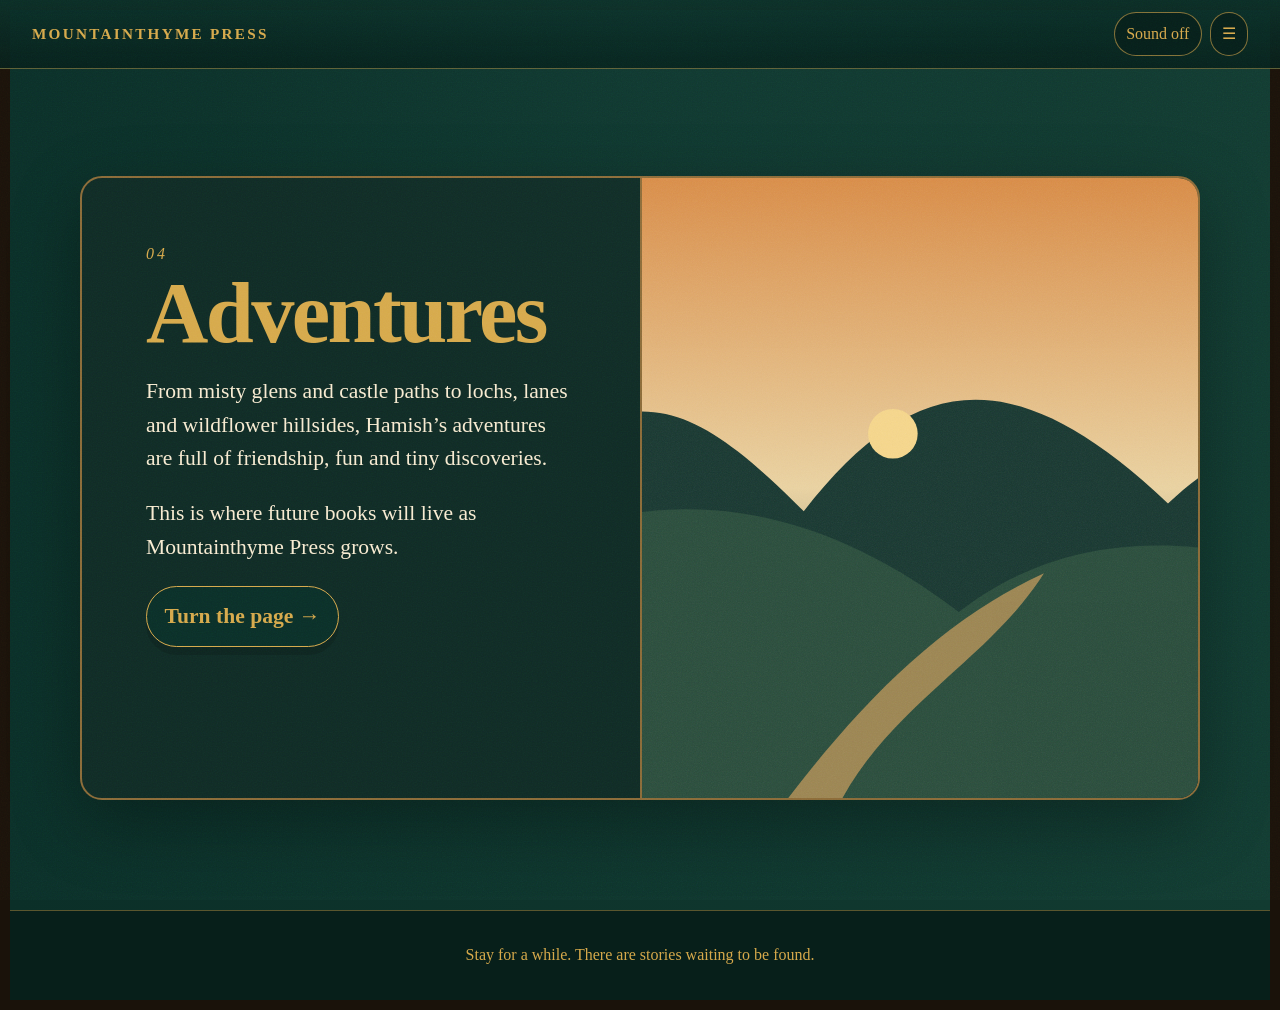
==== adventures.html @ 37de0ad4 "Add files via upload" ====
<!doctype html><html lang="en"><head><meta charset="utf-8"><meta name="viewport" content="width=device-width, initial-scale=1"><title>Adventures | Mountainthyme Press</title><link rel="stylesheet" href="css/styles.css"></head><body><a class="skip" href="#main">Skip to content</a><div class="site-frame"><header class="topbar"><a class="brand" href="index.html">Mountainthyme Press</a><div class="controls"><button class="sound-toggle" type="button">Sound off</button><button class="nav-toggle" type="button" aria-label="Open chapters">☰</button></div></header><nav class="chapter-drawer" aria-label="Chapters"><h2>Chapters</h2><a href="index.html"><span><strong>The Beginning</strong><small>Welcome to our world</small></span><span>›</span></a><a href="our-story.html"><span><strong>Our Story</strong><small>How it all began</small></span><span>›</span></a><a href="meet-hamish.html"><span><strong>Meet Hamish</strong><small>A very curious sheep</small></span><span>›</span></a><a href="adventures.html"><span><strong>Adventures</strong><small>Stories from the hills</small></span><span>›</span></a><a href="curiosity-corner.html"><span><strong>Curiosity Corner</strong><small>Activities & fun things</small></span><span>›</span></a><a href="letters.html"><span><strong>Letters from Hamish</strong><small>News, notes & stories</small></span><span>›</span></a><a href="founder.html"><span><strong>The Founder</strong><small>The heart behind the press</small></span><span>›</span></a></nav><audio id="ambience" src="assets/audio/highland-ambience.mp3" loop></audio><main id="main"><section class="spread alt"><div class="spread-inner"><div class="chapter-text"><div class="eyebrow">04</div><h1>Adventures</h1><p>From misty glens and castle paths to lochs, lanes and wildflower hillsides, Hamish’s adventures are full of friendship, fun and tiny discoveries.</p><p>This is where future books will live as Mountainthyme Press grows.</p><p><a class="button" href="curiosity-corner.html">Turn the page →</a></p></div><div class="illustration valley" role="img" aria-label="Mountainthyme style illustration placeholder"></div></div></section></main><footer class="footer">Stay for a while. There are stories waiting to be found.</footer></div><script src="js/script.js"></script></body></html>
---- css/styles.css ----
:root{
  --pine:#0b2f28; --pine2:#071f1a; --gold:#d6a94b; --parchment:#f0d9ad; --paper:#f7ebd1; --ink:#102b25; --heather:#6e3f71; --moss:#718153; --loch:#263f52; --earth:#7a5736; --shadow:0 22px 70px rgba(0,0,0,.32);
}
*{box-sizing:border-box} html{scroll-behavior:smooth} body{margin:0;font-family:Georgia,'Times New Roman',serif;color:var(--ink);background:var(--pine2);line-height:1.55} body:before{content:"";position:fixed;inset:0;pointer-events:none;background:radial-gradient(circle at top,#ffffff10,transparent 40%),url('data:image/svg+xml;utf8,<svg xmlns="http://www.w3.org/2000/svg" width="160" height="160"><filter id="n"><feTurbulence type="fractalNoise" baseFrequency=".8" numOctaves="4"/></filter><rect width="160" height="160" filter="url(%23n)" opacity=".22"/></svg>');mix-blend-mode:soft-light;z-index:99}.site-frame{min-height:100vh;border:10px solid #1a120a;box-shadow:inset 0 0 0 2px var(--gold)}
a{color:inherit}.skip{position:absolute;left:-999px}.skip:focus{left:1rem;top:1rem;background:var(--paper);padding:.5rem;z-index:999}.topbar{position:fixed;z-index:50;top:0;left:0;right:0;display:flex;align-items:center;justify-content:space-between;padding:.75rem 1rem;background:linear-gradient(#0b2f28ee,#071f1add);color:var(--paper);border-bottom:1px solid #d6a94b66}.brand{font-weight:bold;letter-spacing:.15em;text-transform:uppercase;font-size:.95rem;text-decoration:none;color:var(--gold)}.nav-toggle,.sound-toggle{border:1px solid #d6a94b99;background:#071f1a;color:var(--gold);border-radius:999px;padding:.55rem .7rem;font:inherit}.controls{display:flex;gap:.5rem}.chapter-drawer{position:fixed;z-index:49;top:3.6rem;right:1rem;width:min(90vw,340px);background:var(--paper);border:2px solid #8b6b38;border-radius:18px;padding:1rem;box-shadow:var(--shadow);transform:translateY(-1rem);opacity:0;pointer-events:none;transition:.25s}.chapter-drawer.open{transform:translateY(0);opacity:1;pointer-events:auto}.chapter-drawer h2{text-align:center;margin:.25rem 0 1rem;letter-spacing:.12em}.chapter-drawer a{display:flex;justify-content:space-between;gap:1rem;text-decoration:none;padding:.8rem .6rem;border-bottom:1px solid #8b6b3844}.chapter-drawer small{display:block;color:#63492d}.hero{min-height:100svh;padding:5.5rem 1rem 2rem;display:grid;align-items:center;background-image:linear-gradient(90deg,#061b17cc,#061b1733),url('../assets/illustrations/highland-valley.svg');background-size:cover;background-position:center}.hero-inner{max-width:1120px;margin:auto;display:grid;gap:1.4rem}.book-cover{background:linear-gradient(135deg,#0a261f,#123b31);color:var(--gold);border:2px solid #d6a94b;border-radius:18px;box-shadow:var(--shadow);padding:2rem;min-height:370px;display:flex;flex-direction:column;justify-content:center;text-align:center;position:relative;overflow:hidden}.book-cover:before{content:"";position:absolute;inset:14px;border:1px solid #d6a94b88;border-radius:12px}.book-cover h1{font-size:clamp(2.2rem,10vw,5rem);line-height:1;margin:.5rem 0;letter-spacing:.08em;text-transform:uppercase}.book-cover p{font-style:italic;color:var(--paper)}.hero-copy{background:#f7ebd1dd;padding:1.5rem;border-radius:18px;border:1px solid #d6a94b88}.hero-copy h2{font-size:clamp(2rem,8vw,4.5rem);line-height:1.05;margin:.2rem 0 1rem}.button{display:inline-block;text-decoration:none;background:var(--pine);color:var(--gold);border:1px solid var(--gold);padding:.8rem 1.1rem;border-radius:999px;font-weight:bold;box-shadow:0 8px 0 #00000022}.spread{min-height:100svh;padding:5.5rem 1rem 2rem;display:grid;align-items:center;background:linear-gradient(90deg,var(--paper),#ead2a0)}.spread.alt{background:linear-gradient(90deg,#0b2f28,#123b31);color:var(--paper)}.spread-inner{width:min(1120px,100%);margin:auto;background:var(--paper);color:var(--ink);border:2px solid #8b6b38;border-radius:22px;box-shadow:var(--shadow);overflow:hidden;display:grid}.alt .spread-inner{background:#102b25;color:var(--paper)}.chapter-text{padding:clamp(1.4rem,5vw,4rem)}.eyebrow{color:var(--heather);font-style:italic;letter-spacing:.18em}.alt .eyebrow{color:var(--gold)}h1,h2{font-weight:700;letter-spacing:-.03em} .chapter-text h1,.chapter-text h2{font-size:clamp(2.3rem,10vw,5.4rem);line-height:.95;margin:.3rem 0 1.2rem;color:var(--pine)}.alt .chapter-text h1,.alt .chapter-text h2{color:var(--gold)}.chapter-text p{font-size:clamp(1.05rem,2.8vw,1.35rem);max-width:34rem}.illustration{min-height:360px;background-size:cover;background-position:center;border-top:2px solid #8b6b38}.hamish{background-image:url('../assets/illustrations/hamish-placeholder.svg')}.valley{background-image:url('../assets/illustrations/highland-valley.svg')}.desk{background-image:url('../assets/illustrations/curiosity-desk.svg')}.footer{background:#071f1a;color:var(--gold);text-align:center;padding:2rem 1rem;border-top:1px solid #d6a94b66}.page-list{display:grid;gap:1rem}.letter-box input,.letter-box textarea{width:100%;padding:.85rem;border-radius:10px;border:1px solid #8b6b38;background:#fff8e8;font:inherit;margin:.35rem 0}.note{font-size:.9rem;opacity:.8}.founder-quote{font-size:1.4rem!important;font-style:italic;border-left:4px solid var(--gold);padding-left:1rem}
@media(min-width:760px){.hero-inner{grid-template-columns:1fr 1.2fr}.spread-inner{grid-template-columns:1fr 1fr}.illustration{min-height:620px;border-top:0;border-left:2px solid #8b6b38}.chapter-drawer{right:1.5rem}.hero{padding-inline:2rem}.spread{padding-inline:2rem}.book-cover{min-height:560px}.topbar{padding-inline:2rem}}
@media(prefers-reduced-motion:no-preference){.book-cover,.spread-inner{animation:rise .7s ease both}@keyframes rise{from{opacity:0;transform:translateY(18px)}to{opacity:1;transform:none}}.leaf{position:fixed;z-index:2;top:-40px;color:#d6a94b88;animation:fall 16s linear infinite;pointer-events:none}@keyframes fall{to{transform:translateY(110vh) rotate(360deg)}}}
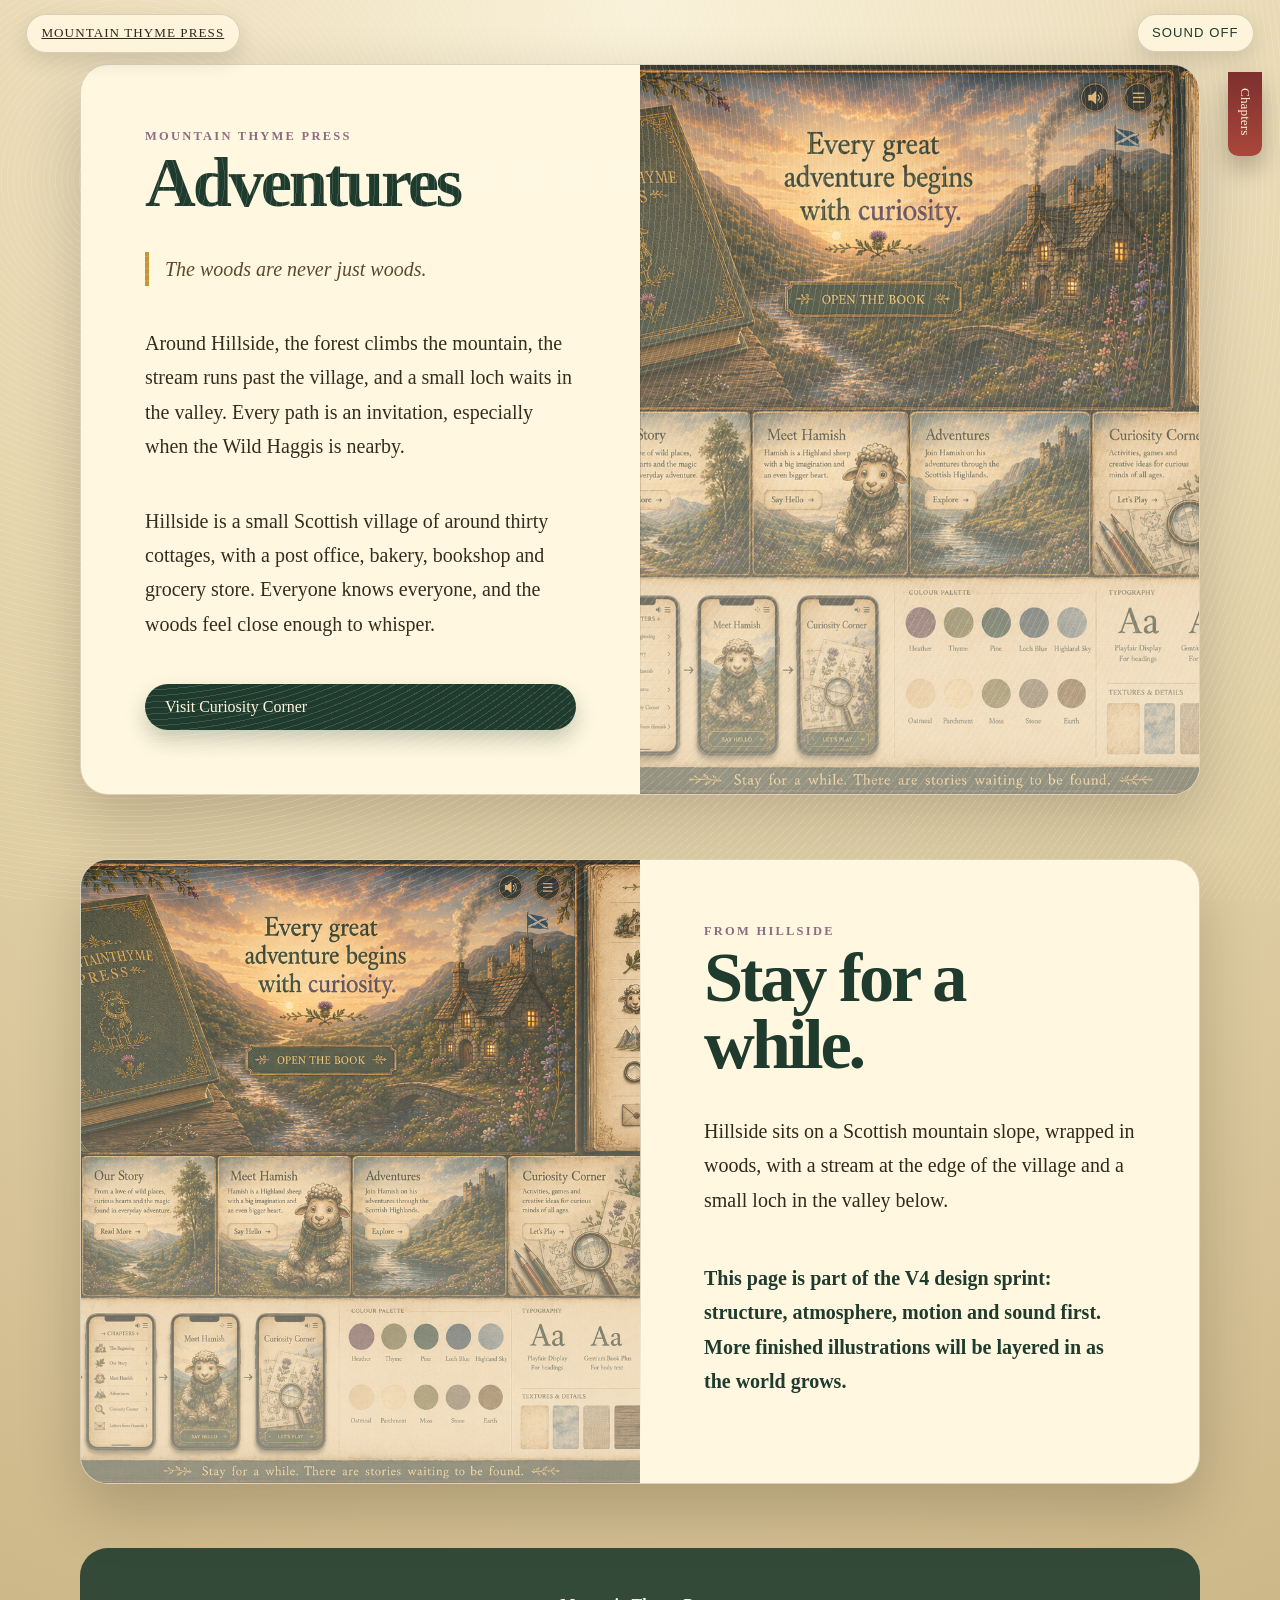
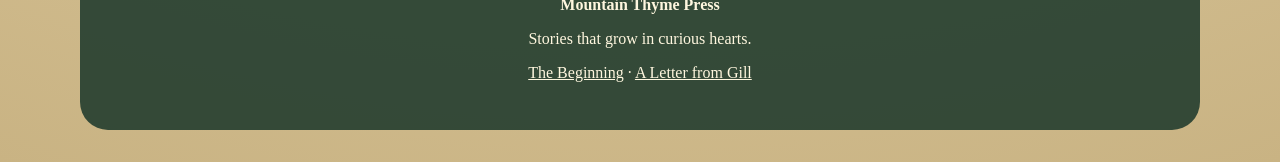
==== commit c4fc1bbe: "Add files via upload" ====
--- a/adventures.html
+++ b/adventures.html
@@ -1 +1,8 @@
-<!doctype html><html lang="en"><head><meta charset="utf-8"><meta name="viewport" content="width=device-width, initial-scale=1"><title>Adventures | Mountainthyme Press</title><link rel="stylesheet" href="css/styles.css"></head><body><a class="skip" href="#main">Skip to content</a><div class="site-frame"><header class="topbar"><a class="brand" href="index.html">Mountainthyme Press</a><div class="controls"><button class="sound-toggle" type="button">Sound off</button><button class="nav-toggle" type="button" aria-label="Open chapters">☰</button></div></header><nav class="chapter-drawer" aria-label="Chapters"><h2>Chapters</h2><a href="index.html"><span><strong>The Beginning</strong><small>Welcome to our world</small></span><span>›</span></a><a href="our-story.html"><span><strong>Our Story</strong><small>How it all began</small></span><span>›</span></a><a href="meet-hamish.html"><span><strong>Meet Hamish</strong><small>A very curious sheep</small></span><span>›</span></a><a href="adventures.html"><span><strong>Adventures</strong><small>Stories from the hills</small></span><span>›</span></a><a href="curiosity-corner.html"><span><strong>Curiosity Corner</strong><small>Activities & fun things</small></span><span>›</span></a><a href="letters.html"><span><strong>Letters from Hamish</strong><small>News, notes & stories</small></span><span>›</span></a><a href="founder.html"><span><strong>The Founder</strong><small>The heart behind the press</small></span><span>›</span></a></nav><audio id="ambience" src="assets/audio/highland-ambience.mp3" loop></audio><main id="main"><section class="spread alt"><div class="spread-inner"><div class="chapter-text"><div class="eyebrow">04</div><h1>Adventures</h1><p>From misty glens and castle paths to lochs, lanes and wildflower hillsides, Hamish’s adventures are full of friendship, fun and tiny discoveries.</p><p>This is where future books will live as Mountainthyme Press grows.</p><p><a class="button" href="curiosity-corner.html">Turn the page →</a></p></div><div class="illustration valley" role="img" aria-label="Mountainthyme style illustration placeholder"></div></div></section></main><footer class="footer">Stay for a while. There are stories waiting to be found.</footer></div><script src="js/script.js"></script></body></html>+<!doctype html><html lang="en"><head><meta charset="utf-8"><meta name="viewport" content="width=device-width,initial-scale=1"><title>Adventures | Mountain Thyme Press</title><meta name="description" content="Mountain Thyme Press — stories that grow in curious hearts."><link rel="stylesheet" href="css/styles.css"></head><body>
+<div class="grain"></div><div class="motion-cloud"></div><div class="leaf" style="left:8%"></div><div class="leaf"></div><div class="leaf"></div><div class="leaf"></div>
+<header class="topbar"><a class="brand-pill" href="index.html">Mountain Thyme Press</a><button class="sound" data-sound>Sound off</button></header>
+<nav class="bookmark" aria-label="Chapters"><button data-menu>Chapters</button><div class="chapter-menu" data-chapter-menu><a href="index.html"><small>Chapter</small><br>The Beginning</a><a href="our-story.html"><small>Chapter</small><br>Our Story</a><a href="meet-hamish.html"><small>Chapter</small><br>Meet Hamish</a><a href="adventures.html"><small>Chapter</small><br>Adventures</a><a href="curiosity-corner.html"><small>Chapter</small><br>Curiosity Corner</a><a href="letters.html"><small>Chapter</small><br>Letters from Hamish</a><a href="founder.html"><small>Chapter</small><br>A Letter from Gill</a></div></nav>
+
+<section class="spread" id="chapter"><div class="page"><div class="eyebrow">Mountain Thyme Press</div><h1>Adventures</h1><p class="quote">The woods are never just woods.</p><p>Around Hillside, the forest climbs the mountain, the stream runs past the village, and a small loch waits in the valley. Every path is an invitation, especially when the Wild Haggis is nearby.</p><p>Hillside is a small Scottish village of around thirty cottages, with a post office, bakery, bookshop and grocery store. Everyone knows everyone, and the woods feel close enough to whisper.</p><a class="button" href="curiosity-corner.html">Visit Curiosity Corner</a></div><div class="page illustration" role="img" aria-label="Storybook illustration in the Mountain Thyme Press style"></div></section>
+<section class="spread"><div class="page illustration" role="img" aria-label="Hillside illustration"></div><div class="page"><div class="eyebrow">From Hillside</div><h2>Stay for a while.</h2><p>Hillside sits on a Scottish mountain slope, wrapped in woods, with a stream at the edge of the village and a small loch in the valley below.</p><p class="next">This page is part of the V4 design sprint: structure, atmosphere, motion and sound first. More finished illustrations will be layered in as the world grows.</p></div></section>
+<footer class="footer"><p><strong>Mountain Thyme Press</strong></p><p>Stories that grow in curious hearts.</p><p><a href="index.html">The Beginning</a> · <a href="founder.html">A Letter from Gill</a></p></footer><script src="js/script.js"></script></body></html>
--- a/css/styles.css
+++ b/css/styles.css
@@ -1,7 +1,13 @@
 :root{
-  --pine:#0b2f28; --pine2:#071f1a; --gold:#d6a94b; --parchment:#f0d9ad; --paper:#f7ebd1; --ink:#102b25; --heather:#6e3f71; --moss:#718153; --loch:#263f52; --earth:#7a5736; --shadow:0 22px 70px rgba(0,0,0,.32);
+  --pine:#1f3b2d;--moss:#6f8a54;--thyme:#a8b56f;--heather:#8d6b82;--parchment:#f4ead1;--paper:#fff7df;--ink:#332819;--gold:#c89534;--sky:#d8e6df;--stone:#8b8170;
+  --shadow:0 24px 60px rgba(35,26,13,.22);--radius:28px;
 }
-*{box-sizing:border-box} html{scroll-behavior:smooth} body{margin:0;font-family:Georgia,'Times New Roman',serif;color:var(--ink);background:var(--pine2);line-height:1.55} body:before{content:"";position:fixed;inset:0;pointer-events:none;background:radial-gradient(circle at top,#ffffff10,transparent 40%),url('data:image/svg+xml;utf8,<svg xmlns="http://www.w3.org/2000/svg" width="160" height="160"><filter id="n"><feTurbulence type="fractalNoise" baseFrequency=".8" numOctaves="4"/></filter><rect width="160" height="160" filter="url(%23n)" opacity=".22"/></svg>');mix-blend-mode:soft-light;z-index:99}.site-frame{min-height:100vh;border:10px solid #1a120a;box-shadow:inset 0 0 0 2px var(--gold)}
-a{color:inherit}.skip{position:absolute;left:-999px}.skip:focus{left:1rem;top:1rem;background:var(--paper);padding:.5rem;z-index:999}.topbar{position:fixed;z-index:50;top:0;left:0;right:0;display:flex;align-items:center;justify-content:space-between;padding:.75rem 1rem;background:linear-gradient(#0b2f28ee,#071f1add);color:var(--paper);border-bottom:1px solid #d6a94b66}.brand{font-weight:bold;letter-spacing:.15em;text-transform:uppercase;font-size:.95rem;text-decoration:none;color:var(--gold)}.nav-toggle,.sound-toggle{border:1px solid #d6a94b99;background:#071f1a;color:var(--gold);border-radius:999px;padding:.55rem .7rem;font:inherit}.controls{display:flex;gap:.5rem}.chapter-drawer{position:fixed;z-index:49;top:3.6rem;right:1rem;width:min(90vw,340px);background:var(--paper);border:2px solid #8b6b38;border-radius:18px;padding:1rem;box-shadow:var(--shadow);transform:translateY(-1rem);opacity:0;pointer-events:none;transition:.25s}.chapter-drawer.open{transform:translateY(0);opacity:1;pointer-events:auto}.chapter-drawer h2{text-align:center;margin:.25rem 0 1rem;letter-spacing:.12em}.chapter-drawer a{display:flex;justify-content:space-between;gap:1rem;text-decoration:none;padding:.8rem .6rem;border-bottom:1px solid #8b6b3844}.chapter-drawer small{display:block;color:#63492d}.hero{min-height:100svh;padding:5.5rem 1rem 2rem;display:grid;align-items:center;background-image:linear-gradient(90deg,#061b17cc,#061b1733),url('../assets/illustrations/highland-valley.svg');background-size:cover;background-position:center}.hero-inner{max-width:1120px;margin:auto;display:grid;gap:1.4rem}.book-cover{background:linear-gradient(135deg,#0a261f,#123b31);color:var(--gold);border:2px solid #d6a94b;border-radius:18px;box-shadow:var(--shadow);padding:2rem;min-height:370px;display:flex;flex-direction:column;justify-content:center;text-align:center;position:relative;overflow:hidden}.book-cover:before{content:"";position:absolute;inset:14px;border:1px solid #d6a94b88;border-radius:12px}.book-cover h1{font-size:clamp(2.2rem,10vw,5rem);line-height:1;margin:.5rem 0;letter-spacing:.08em;text-transform:uppercase}.book-cover p{font-style:italic;color:var(--paper)}.hero-copy{background:#f7ebd1dd;padding:1.5rem;border-radius:18px;border:1px solid #d6a94b88}.hero-copy h2{font-size:clamp(2rem,8vw,4.5rem);line-height:1.05;margin:.2rem 0 1rem}.button{display:inline-block;text-decoration:none;background:var(--pine);color:var(--gold);border:1px solid var(--gold);padding:.8rem 1.1rem;border-radius:999px;font-weight:bold;box-shadow:0 8px 0 #00000022}.spread{min-height:100svh;padding:5.5rem 1rem 2rem;display:grid;align-items:center;background:linear-gradient(90deg,var(--paper),#ead2a0)}.spread.alt{background:linear-gradient(90deg,#0b2f28,#123b31);color:var(--paper)}.spread-inner{width:min(1120px,100%);margin:auto;background:var(--paper);color:var(--ink);border:2px solid #8b6b38;border-radius:22px;box-shadow:var(--shadow);overflow:hidden;display:grid}.alt .spread-inner{background:#102b25;color:var(--paper)}.chapter-text{padding:clamp(1.4rem,5vw,4rem)}.eyebrow{color:var(--heather);font-style:italic;letter-spacing:.18em}.alt .eyebrow{color:var(--gold)}h1,h2{font-weight:700;letter-spacing:-.03em} .chapter-text h1,.chapter-text h2{font-size:clamp(2.3rem,10vw,5.4rem);line-height:.95;margin:.3rem 0 1.2rem;color:var(--pine)}.alt .chapter-text h1,.alt .chapter-text h2{color:var(--gold)}.chapter-text p{font-size:clamp(1.05rem,2.8vw,1.35rem);max-width:34rem}.illustration{min-height:360px;background-size:cover;background-position:center;border-top:2px solid #8b6b38}.hamish{background-image:url('../assets/illustrations/hamish-placeholder.svg')}.valley{background-image:url('../assets/illustrations/highland-valley.svg')}.desk{background-image:url('../assets/illustrations/curiosity-desk.svg')}.footer{background:#071f1a;color:var(--gold);text-align:center;padding:2rem 1rem;border-top:1px solid #d6a94b66}.page-list{display:grid;gap:1rem}.letter-box input,.letter-box textarea{width:100%;padding:.85rem;border-radius:10px;border:1px solid #8b6b38;background:#fff8e8;font:inherit;margin:.35rem 0}.note{font-size:.9rem;opacity:.8}.founder-quote{font-size:1.4rem!important;font-style:italic;border-left:4px solid var(--gold);padding-left:1rem}
-@media(min-width:760px){.hero-inner{grid-template-columns:1fr 1.2fr}.spread-inner{grid-template-columns:1fr 1fr}.illustration{min-height:620px;border-top:0;border-left:2px solid #8b6b38}.chapter-drawer{right:1.5rem}.hero{padding-inline:2rem}.spread{padding-inline:2rem}.book-cover{min-height:560px}.topbar{padding-inline:2rem}}
-@media(prefers-reduced-motion:no-preference){.book-cover,.spread-inner{animation:rise .7s ease both}@keyframes rise{from{opacity:0;transform:translateY(18px)}to{opacity:1;transform:none}}.leaf{position:fixed;z-index:2;top:-40px;color:#d6a94b88;animation:fall 16s linear infinite;pointer-events:none}@keyframes fall{to{transform:translateY(110vh) rotate(360deg)}}}
+*{box-sizing:border-box}html{scroll-behavior:smooth}body{margin:0;color:var(--ink);font-family:Georgia,'Times New Roman',serif;background:radial-gradient(circle at top,#f9f1d9 0,#e6d5ad 42%,#c9b383 100%);min-height:100vh;overflow-x:hidden}
+body:before{content:"";position:fixed;inset:0;pointer-events:none;opacity:.18;background-image:linear-gradient(90deg,rgba(255,255,255,.2) 1px,transparent 1px),linear-gradient(rgba(255,255,255,.15) 1px,transparent 1px);background-size:44px 44px;mix-blend-mode:multiply}.grain{position:fixed;inset:0;pointer-events:none;opacity:.14;background:repeating-radial-gradient(circle at 10% 20%,#fff 0 1px,transparent 1px 6px);z-index:20}.leaf{position:fixed;top:-40px;width:18px;height:10px;border-radius:100% 0;background:var(--moss);opacity:.45;animation:fall 14s linear infinite;z-index:4}.leaf:nth-child(2){left:15%;animation-delay:2s}.leaf:nth-child(3){left:45%;animation-delay:7s}.leaf:nth-child(4){left:78%;animation-delay:4s}@keyframes fall{to{transform:translate(90px,110vh) rotate(460deg)}}
+a{color:inherit}.topbar{position:fixed;top:14px;left:14px;right:14px;z-index:50;display:flex;justify-content:space-between;align-items:flex-start;pointer-events:none}.brand-pill,.sound{pointer-events:auto;background:rgba(255,247,223,.9);border:1px solid rgba(51,40,25,.18);box-shadow:0 8px 22px rgba(0,0,0,.12);backdrop-filter:blur(8px);border-radius:999px;padding:.65rem .9rem;font-size:.82rem;letter-spacing:.08em;text-transform:uppercase}.sound{cursor:pointer;color:var(--pine)}
+.bookmark{position:fixed;right:18px;top:72px;z-index:60}.bookmark button{writing-mode:vertical-rl;border:0;background:linear-gradient(#7d2f2f,#a9473a);color:#fff2d2;border-radius:0 0 10px 10px;padding:1rem .55rem 1.3rem;box-shadow:0 12px 24px rgba(0,0,0,.25);font-family:Georgia,serif;cursor:pointer}.chapter-menu{display:none;position:absolute;right:42px;top:0;width:min(78vw,310px);background:var(--paper);border:1px solid rgba(61,45,23,.2);box-shadow:var(--shadow);border-radius:18px;padding:1rem}.chapter-menu.open{display:block}.chapter-menu a{display:block;text-decoration:none;padding:.7rem;border-bottom:1px dashed rgba(51,40,25,.18)}.chapter-menu small{color:var(--heather);text-transform:uppercase;letter-spacing:.12em}
+.cover{min-height:100vh;display:grid;place-items:center;padding:5rem 1rem 2rem;position:relative}.book{width:min(980px,94vw);min-height:74vh;display:grid;grid-template-columns:1fr;overflow:hidden;border-radius:34px;background:linear-gradient(135deg,#ead8a8,#fff1c8 48%,#dec58d);box-shadow:var(--shadow);border:1px solid rgba(60,42,18,.28);position:relative}.book:before{content:"";position:absolute;inset:16px;border:1px solid rgba(92,68,30,.24);border-radius:24px;pointer-events:none}.cover-art{min-height:360px;background:linear-gradient(to bottom,rgba(255,230,160,.25),rgba(31,59,45,.2)),url('../assets/illustrations/hamish-style-reference.png') center/cover;filter:saturate(.92);position:relative}.cover-copy{padding:2rem;text-align:center;background:linear-gradient(transparent,rgba(255,247,223,.86))}.eyebrow{font-size:.78rem;text-transform:uppercase;letter-spacing:.18em;color:var(--heather);font-weight:bold}.title{font-size:clamp(2.5rem,9vw,6.8rem);line-height:.88;margin:.4rem 0;color:var(--pine);letter-spacing:-.06em;text-shadow:0 2px 0 rgba(255,255,255,.45)}.subtitle{font-size:clamp(1.05rem,3.4vw,1.55rem);font-style:italic;margin:0 auto;max-width:680px}.button{display:inline-block;margin-top:1.4rem;background:var(--pine);color:#fff7df;text-decoration:none;padding:.9rem 1.25rem;border-radius:999px;box-shadow:0 10px 20px rgba(31,59,45,.25)}
+.spread{width:min(1120px,94vw);margin:4rem auto;display:grid;grid-template-columns:1fr;gap:0;background:var(--paper);border-radius:var(--radius);box-shadow:var(--shadow);overflow:hidden;border:1px solid rgba(50,38,22,.18);position:relative}.spread:after{content:"";position:absolute;left:50%;top:5%;bottom:5%;width:1px;background:linear-gradient(transparent,rgba(51,40,25,.22),transparent);display:none}.page{padding:clamp(1.4rem,5vw,4rem);min-height:390px;display:flex;flex-direction:column;justify-content:center}.page.illustration{background:linear-gradient(rgba(255,247,223,.15),rgba(255,247,223,.55)),url('../assets/illustrations/site-mood-reference.png') center/cover}.page h1,.page h2{font-size:clamp(2.1rem,8vw,4.4rem);line-height:.95;color:var(--pine);margin:.3rem 0 1rem;letter-spacing:-.045em}.page p{font-size:clamp(1.03rem,2.6vw,1.25rem);line-height:1.72;max-width:56ch}.quote{border-left:4px solid var(--gold);padding-left:1rem;font-size:1.35rem;font-style:italic;color:#5b4528}.next{margin-top:1.5rem;color:var(--pine);font-weight:bold}.chapter-list{display:grid;gap:.8rem;margin-top:1rem}.chapter-link{padding:1rem;border:1px solid rgba(51,40,25,.16);border-radius:18px;text-decoration:none;background:rgba(255,255,255,.34)}
+.footer{width:min(1120px,94vw);margin:4rem auto 2rem;text-align:center;color:#fff7df;background:rgba(31,59,45,.88);padding:2rem;border-radius:28px}.footer a{color:#fff7df}.motion-cloud{position:fixed;width:180px;height:50px;border-radius:999px;background:rgba(255,255,255,.25);top:18%;left:-220px;animation:cloud 60s linear infinite;pointer-events:none}.motion-cloud:after{content:"";position:absolute;width:90px;height:70px;border-radius:50%;background:rgba(255,255,255,.22);left:45px;top:-28px}@keyframes cloud{to{transform:translateX(calc(100vw + 300px))}}
+@media (min-width:760px){.book{grid-template-columns:1.1fr .9fr}.cover-copy{text-align:left;display:flex;flex-direction:column;justify-content:center;padding:4rem}.spread{grid-template-columns:1fr 1fr}.spread:after{display:block}.page{min-height:560px}.chapter-list{grid-template-columns:1fr 1fr}.brand-pill{margin-left:12px}.sound{margin-right:12px}}
+@media (prefers-reduced-motion:reduce){*{animation:none!important;scroll-behavior:auto!important}}
